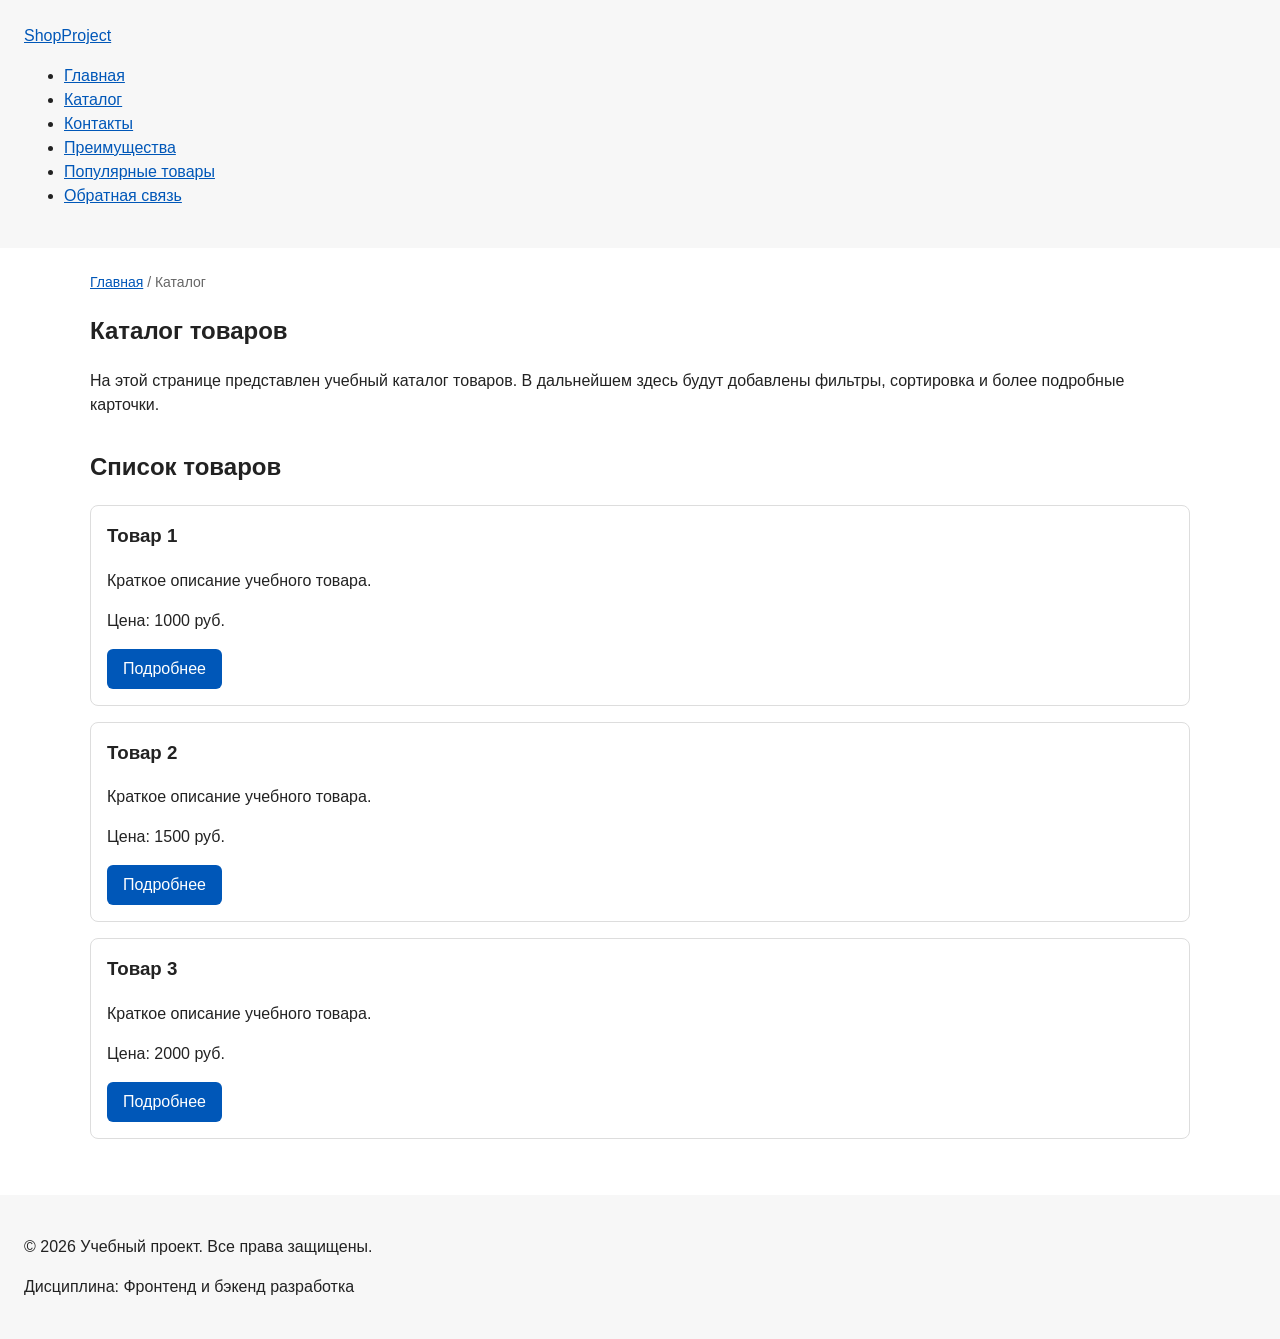
==== catalog.html @ 5d97e1f3 "feat: add multi-page structure navigation and anchors" ====
<!DOCTYPE html>
<html lang="ru">
<head>
  <meta charset="UTF-8">
  <meta name="viewport" content="width=device-width, initial-scale=1.0">
  <meta name="description" content="Каталог товаров учебного интернет-магазина.">
  <title>Каталог товаров — Учебный интернет-магазин</title>
  <link rel="stylesheet" href="css/style.css">
</head>
<body>
  <header>
    <div class="site-header">
      <a class="site-logo" href="index.html">ShopProject</a>

      <nav class="site-nav" aria-label="Основная навигация">
        <ul class="site-nav__list">
          <li><a href="index.html">Главная</a></li>
          <li><a href="catalog.html">Каталог</a></li>
          <li><a href="contacts.html">Контакты</a></li>
          <li><a href="index.html#advantages">Преимущества</a></li>
          <li><a href="index.html#popular">Популярные товары</a></li>
          <li><a href="index.html#contacts">Обратная связь</a></li>
        </ul>
      </nav>
    </div>
  </header>

  <main>
    <nav class="breadcrumbs" aria-label="Хлебные крошки">
      <a href="index.html">Главная</a>
      <span>Каталог</span>
    </nav>

    <section class="section">
      <h1>Каталог товаров</h1>
      <p>
        На этой странице представлен учебный каталог товаров.
        В дальнейшем здесь будут добавлены фильтры, сортировка и более
        подробные карточки.
      </p>
    </section>

    <section class="section">
      <h2>Список товаров</h2>

      <article class="product-card">
        <h3>Товар 1</h3>
        <p>Краткое описание учебного товара.</p>
        <p>Цена: 1000 руб.</p>
        <a class="button" href="index.html#popular">Подробнее</a>
      </article>

      <article class="product-card">
        <h3>Товар 2</h3>
        <p>Краткое описание учебного товара.</p>
        <p>Цена: 1500 руб.</p>
        <a class="button" href="index.html#popular">Подробнее</a>
      </article>

      <article class="product-card">
        <h3>Товар 3</h3>
        <p>Краткое описание учебного товара.</p>
        <p>Цена: 2000 руб.</p>
        <a class="button" href="index.html#popular">Подробнее</a>
      </article>
    </section>
  </main>

  <footer>
    <p>&copy; 2026 Учебный проект. Все права защищены.</p>
    <p>Дисциплина: Фронтенд и бэкенд разработка</p>
  </footer>
</body>
</html>
---- css/style.css ----
/* ===============================
   1. Переменные проекта
   =============================== */
:root {
  /* Основные цвета проекта */
  --color-bg: #ffffff;
  --color-text: #222222;
  --color-muted: #666666;
  --color-primary: #0057b8;
  --color-primary-dark: #003f86;
  --color-border: #dddddd;
  --color-surface: #f7f7f7;
  --color-surface-accent: #eef5ff;
  --color-danger: #b00020;
  --color-success: #168a2f;
  --color-success-bg: #eefaf0;
  --color-white: #ffffff;

  /* Отступы */
  --space-xs: 4px;
  --space-sm: 8px;
  --space-md: 16px;
  --space-lg: 24px;
  --space-xl: 32px;

  /* Скругления */
  --radius-sm: 6px;
  --radius-md: 8px;
  --radius-lg: 12px;

  /* Размеры */
  --container-width: 1100px;
}

/* ===============================
   2. Базовые стили
   =============================== */
{
  box-sizing: border-box;
}

body {
  margin: 0;
  font-family: Arial, sans-serif;
  line-height: 1.5;
  color: var(--color-text);
  background-color: var(--color-bg);
}
header,
main,
footer {
  padding: var(--space-lg);
}
header {
  background-color: var(--color-surface);
}

footer {
  background-color: var(--color-surface);
}
.button {
  display: inline-block;
  padding: var(--space-sm) var(--space-md);
  color: var(--color-white);
  background-color: var(--color-primary);
  text-decoration: none;
  border: none;
  border-radius: var(--radius-sm);
  cursor: pointer;
}

.button:hover {
  background-color: var(--color-primary-dark);
}

.button:focus-visible {
  outline: 2px solid var(--color-primary);
  outline-offset: 3px;
}

.button:disabled {
  opacity: 0.6;
  cursor: not-allowed;
}
.product-card {
  margin-bottom: var(--space-md);
  padding: var(--space-md);
  border: 1px solid var(--color-border);
  border-radius: var(--radius-md);
  background-color: var(--color-bg);
}

.product-card:hover {
  border-color: var(--color-primary);
}

.product-card h3 {
  margin-top: 0;
}
.aside-info {
  max-width: var(--container-width);
  margin: 0 auto var(--space-xl);
  padding: var(--space-md);
  border-left: 4px solid var(--color-primary);
  background-color: var(--color-surface);
}
.breadcrumbs {
  max-width: var(--container-width);
  margin: 0 auto var(--space-md);
  font-size: 14px;
  color: var(--color-muted);
}

.breadcrumbs a {
  color: var(--color-primary);
}

.breadcrumbs span::before {
  content: " / ";
  color: var(--color-muted);
}
:target {
  outline: 2px dashed var(--color-primary);
  outline-offset: 4px;
}


/* ===============================
   3. Общие элементы интерфейса
   =============================== */
a {
  color: var(--color-primary);
}

a:hover {
  color: var(--color-primary-dark);
}

a:focus-visible {
  outline: 2px solid var(--color-primary);
  outline-offset: 3px;
}
html {
  scroll-behavior: smooth;
}

/* ===============================
   4. Компоненты страницы
   =============================== */
.hero {
  max-width: var(--container-width);
  margin: 0 auto var(--space-xl);
  padding: var(--space-xl) var(--space-lg);
  background-color: var(--color-surface-accent);
  border-radius: var(--radius-lg);
}

.section {
  max-width: var(--container-width);
  margin: 0 auto var(--space-xl);
}

.section h2 {
  margin-top: 0;
}
/* ===============================
   5. Форма и модальное окно
   =============================== */

.order-dialog {
  width: min(100% - 32px, 560px);
  padding: var(--space-lg);
  border: none;
  border-radius: var(--radius-lg);
}

.order-dialog::backdrop {
  background-color: rgba(0, 0, 0, 0.5);
}

.form-field {
  margin-bottom: var(--space-md);
}

.form-field label {
  display: block;
  margin-bottom: var(--space-xs);
}

.form-field input,
.form-field select,
.form-field textarea {
  width: 100%;
  padding: 10px 12px;
  border: 1px solid var(--color-border);
  border-radius: var(--radius-sm);
  font: inherit;
}

.form-field input[type="checkbox"] {
  width: auto;
}

.form-field small {
  display: block;
  margin-top: var(--space-xs);
  color: var(--color-muted);
}
.form-field input:hover,
.form-field select:hover,
.form-field textarea:hover {
  border-color: var(--color-primary);
}

.form-field input:focus-visible,
.form-field select:focus-visible,
.form-field textarea:focus-visible,
.form-actions button:focus-visible {
  outline: 2px solid var(--color-primary);
  outline-offset: 3px;
}

[aria-invalid="true"] {
  border-color: var(--color-danger);
}
.success-message {
  max-width: var(--container-width);
  margin: var(--space-lg) auto;
  padding: var(--space-md);
  border-left: 4px solid var(--color-success);
  background-color: var(--color-success-bg);
}
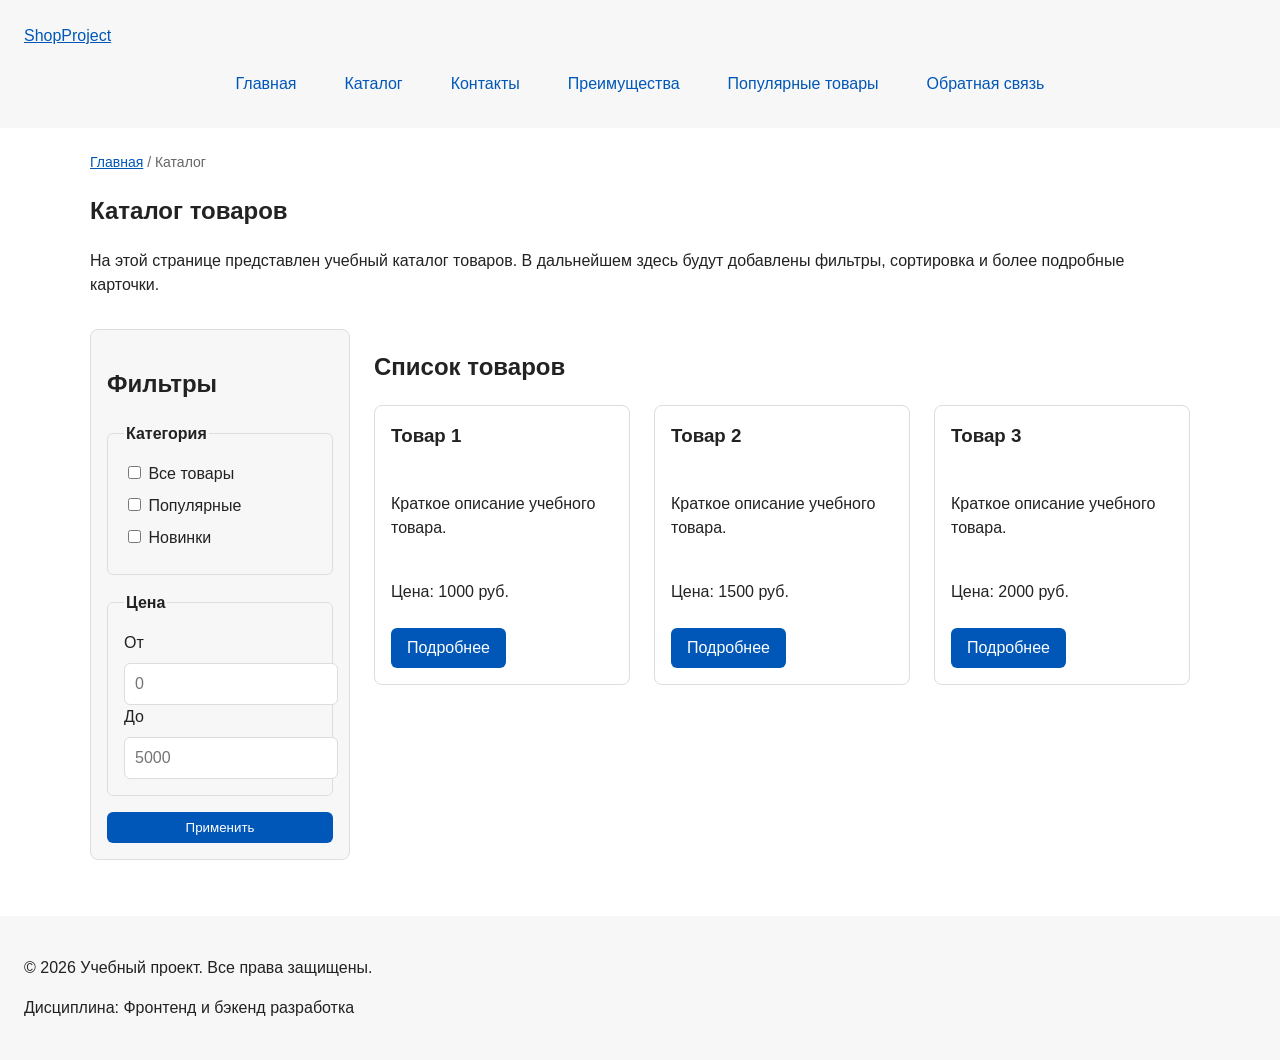
==== commit 695ba324: "feat: add flex navigation and grid catalog layout" ====
--- a/catalog.html
+++ b/catalog.html
@@ -40,29 +40,70 @@
       </p>
     </section>
 
-    <section class="section">
-      <h2>Список товаров</h2>
+    <section class="catalog-layout">
+      <aside class="catalog-filters">
+        <h2>Фильтры</h2>
 
-      <article class="product-card">
-        <h3>Товар 1</h3>
-        <p>Краткое описание учебного товара.</p>
-        <p>Цена: 1000 руб.</p>
-        <a class="button" href="index.html#popular">Подробнее</a>
-      </article>
+        <form class="filters-form" action="#" method="get">
+          <fieldset>
+            <legend>Категория</legend>
 
-      <article class="product-card">
-        <h3>Товар 2</h3>
-        <p>Краткое описание учебного товара.</p>
-        <p>Цена: 1500 руб.</p>
-        <a class="button" href="index.html#popular">Подробнее</a>
-      </article>
+            <label>
+              <input type="checkbox" name="category" value="all">
+              Все товары
+            </label>
 
-      <article class="product-card">
-        <h3>Товар 3</h3>
-        <p>Краткое описание учебного товара.</p>
-        <p>Цена: 2000 руб.</p>
-        <a class="button" href="index.html#popular">Подробнее</a>
-      </article>
+            <label>
+              <input type="checkbox" name="category" value="popular">
+              Популярные
+            </label>
+
+            <label>
+              <input type="checkbox" name="category" value="new">
+              Новинки
+            </label>
+          </fieldset>
+
+          <fieldset>
+            <legend>Цена</legend>
+
+            <label for="price-from">От</label>
+            <input id="price-from" name="price-from" type="number" min="0" placeholder="0">
+
+            <label for="price-to">До</label>
+            <input id="price-to" name="price-to" type="number" min="0" placeholder="5000">
+          </fieldset>
+
+          <button class="button" type="submit">Применить</button>
+        </form>
+      </aside>
+
+      <section class="catalog-products">
+        <h2>Список товаров</h2>
+
+        <div class="products-grid">
+          <article class="product-card">
+            <h3>Товар 1</h3>
+            <p>Краткое описание учебного товара.</p>
+            <p>Цена: 1000 руб.</p>
+            <a class="button" href="index.html#popular">Подробнее</a>
+          </article>
+
+          <article class="product-card">
+            <h3>Товар 2</h3>
+            <p>Краткое описание учебного товара.</p>
+            <p>Цена: 1500 руб.</p>
+            <a class="button" href="index.html#popular">Подробнее</a>
+          </article>
+
+          <article class="product-card">
+            <h3>Товар 3</h3>
+            <p>Краткое описание учебного товара.</p>
+            <p>Цена: 2000 руб.</p>
+            <a class="button" href="index.html#popular">Подробнее</a>
+          </article>
+        </div>
+      </section>
     </section>
   </main>
 
@@ -71,4 +112,4 @@
     <p>Дисциплина: Фронтенд и бэкенд разработка</p>
   </footer>
 </body>
-</html>
+</html>
--- a/css/style.css
+++ b/css/style.css
@@ -83,12 +83,21 @@
   cursor: not-allowed;
 }
 .product-card {
-  margin-bottom: var(--space-md);
+  display: flex;
+  flex-direction: column;
+  gap: var(--space-sm);
+  margin-bottom: 0;
   padding: var(--space-md);
   border: 1px solid var(--color-border);
   border-radius: var(--radius-md);
   background-color: var(--color-bg);
 }
+
+.product-card .button {
+  margin-top: auto;
+  align-self: flex-start;
+}
+
 
 .product-card:hover {
   border-color: var(--color-primary);
@@ -124,6 +133,54 @@
   outline-offset: 4px;
 }
 
+.catalog-layout {
+  max-width: var(--container-width);
+  margin: 0 auto var(--space-xl);
+  display: grid;
+  grid-template-columns: 260px 1fr;
+  grid-template-areas: "filters products";
+  gap: var(--space-lg);
+}
+
+.catalog-filters {
+  grid-area: filters;
+  padding: var(--space-md);
+  border: 1px solid var(--color-border);
+  border-radius: var(--radius-md);
+  background-color: var(--color-surface);
+}
+
+.catalog-products {
+  grid-area: products;
+}
+.filters-form {
+  display: grid;
+  gap: var(--space-md);
+}
+
+.filters-form fieldset {
+  margin: 0;
+  padding: var(--space-md);
+  border: 1px solid var(--color-border);
+  border-radius: var(--radius-sm);
+}
+
+.filters-form legend {
+  font-weight: 700;
+}
+
+.filters-form label {
+  display: block;
+  margin-bottom: var(--space-sm);
+}
+
+.filters-form input[type="number"] {
+  width: 100%;
+  padding: 8px 10px;
+  border: 1px solid var(--color-border);
+  border-radius: var(--radius-sm);
+  font: inherit;
+}
 
 /* ===============================
    3. Общие элементы интерфейса
@@ -142,6 +199,33 @@
 }
 html {
   scroll-behavior: smooth;
+}
+.site-nav__list {
+  display: flex;
+  flex-wrap: wrap;
+  justify-content: center;
+  align-items: center;
+  gap: var(--space-md);
+  padding: 0;
+  margin: var(--space-md) 0 0;
+  list-style: none;
+}
+.site-nav__list a {
+  display: inline-block;
+  padding: var(--space-sm) var(--space-md);
+  color: var(--color-primary);
+  text-decoration: none;
+  border-radius: var(--radius-sm);
+}
+
+.site-nav__list a:hover {
+  color: var(--color-white);
+  background-color: var(--color-primary);
+}
+.products-grid {
+  display: grid;
+  grid-template-columns: repeat(3, 1fr);
+  gap: var(--space-lg);
 }
 
 /* ===============================
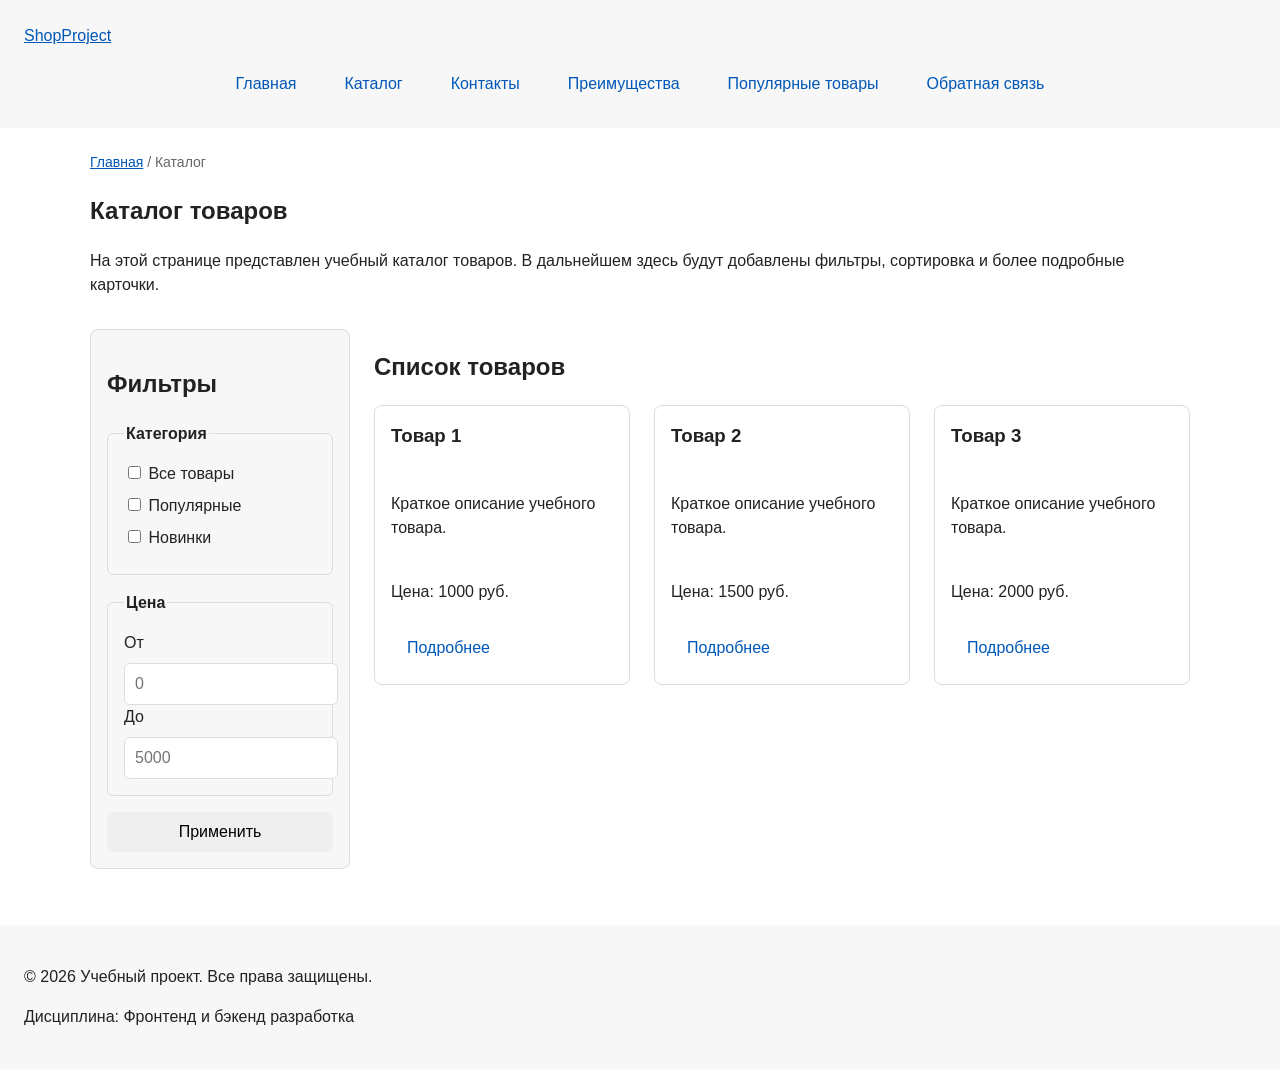
==== commit 5651544b: "refactor: apply BEM naming to CSS classes" ====
--- a/catalog.html
+++ b/catalog.html
@@ -27,9 +27,10 @@
 
   <main>
     <nav class="breadcrumbs" aria-label="Хлебные крошки">
-      <a href="index.html">Главная</a>
-      <span>Каталог</span>
+        <a class="breadcrumbs__link" href="index.html">Главная</a>
+        <span class="breadcrumbs__current">Каталог</span>
     </nav>
+
 
     <section class="section">
       <h1>Каталог товаров</h1>
--- a/css/style.css
+++ b/css/style.css
@@ -61,16 +61,31 @@
 .button {
   display: inline-block;
   padding: var(--space-sm) var(--space-md);
+  border: none;
+  border-radius: var(--radius-sm);
+  font: inherit;
+  text-decoration: none;
+  cursor: pointer;
+}
+
+.button--primary {
   color: var(--color-white);
   background-color: var(--color-primary);
-  text-decoration: none;
-  border: none;
-  border-radius: var(--radius-sm);
-  cursor: pointer;
-}
-
-.button:hover {
+}
+
+.button--primary:hover {
   background-color: var(--color-primary-dark);
+}
+
+.button--secondary {
+  color: var(--color-primary);
+  background-color: transparent;
+  border: 1px solid var(--color-primary);
+}
+
+.button--secondary:hover {
+  color: var(--color-white);
+  background-color: var(--color-primary);
 }
 
 .button:focus-visible {
@@ -78,19 +93,21 @@
   outline-offset: 3px;
 }
 
-.button:disabled {
+.button:disabled,
+.button--disabled {
   opacity: 0.6;
   cursor: not-allowed;
 }
+
 .product-card {
   display: flex;
   flex-direction: column;
   gap: var(--space-sm);
-  margin-bottom: 0;
   padding: var(--space-md);
   border: 1px solid var(--color-border);
   border-radius: var(--radius-md);
   background-color: var(--color-bg);
+
 }
 
 .product-card .button {
@@ -101,6 +118,35 @@
 
 .product-card:hover {
   border-color: var(--color-primary);
+}
+.product-card--featured {
+  border-color: var(--color-primary);
+}
+.product-card--discount {
+  border-color: var(--color-danger);
+}
+
+.product-card__title {
+  margin: 0;
+  color: var(--color-text);
+}
+
+.product-card__description {
+  margin: 0;
+  color: var(--color-muted);
+}
+
+.product-card__price {
+  margin: 0;
+  font-weight: 700;
+}
+.product-card--discount .product-card__price {
+  color: var(--color-danger);
+}
+
+.product-card__button {
+  margin-top: auto;
+  align-self: flex-start;
 }
 
 .product-card h3 {
@@ -120,14 +166,15 @@
   color: var(--color-muted);
 }
 
-.breadcrumbs a {
+.breadcrumbs__link {
   color: var(--color-primary);
 }
 
-.breadcrumbs span::before {
+.breadcrumbs__current::before {
   content: " / ";
   color: var(--color-muted);
 }
+
 :target {
   outline: 2px dashed var(--color-primary);
   outline-offset: 4px;
@@ -181,25 +228,22 @@
   border-radius: var(--radius-sm);
   font: inherit;
 }
-
-/* ===============================
-   3. Общие элементы интерфейса
-   =============================== */
-a {
-  color: var(--color-primary);
-}
-
-a:hover {
-  color: var(--color-primary-dark);
-}
-
-a:focus-visible {
-  outline: 2px solid var(--color-primary);
-  outline-offset: 3px;
-}
-html {
-  scroll-behavior: smooth;
-}
+.site-header {
+  background-color: var(--color-surface);
+}
+
+.site-header__inner {
+  max-width: var(--container-width);
+  margin: 0 auto;
+  padding: var(--space-lg);
+}
+
+.site-header__logo {
+  font-weight: 700;
+  color: var(--color-text);
+  text-decoration: none;
+}
+
 .site-nav__list {
   display: flex;
   flex-wrap: wrap;
@@ -210,6 +254,72 @@
   margin: var(--space-md) 0 0;
   list-style: none;
 }
+
+.site-nav__link {
+  display: inline-block;
+  padding: var(--space-sm) var(--space-md);
+  color: var(--color-primary);
+  text-decoration: none;
+  border-radius: var(--radius-sm);
+}
+
+.site-nav__link:hover {
+  color: var(--color-white);
+  background-color: var(--color-primary);
+}
+
+.site-nav__link:focus-visible {
+  outline: 2px solid var(--color-primary);
+  outline-offset: 3px;
+}
+
+.site-nav__link--active {
+  color: var(--color-white);
+  background-color: var(--color-primary);
+}
+.order-form__hint {
+  display: block;
+  margin-top: var(--space-xs);
+  color: var(--color-muted);
+}
+
+.order-form__field--checkbox {
+  display: flex;
+  align-items: center;
+}
+
+.order-form__checkbox {
+  width: auto;
+  margin-right: var(--space-sm);
+}
+/* ===============================
+   3. Общие элементы интерфейса
+   =============================== */
+a {
+  color: var(--color-primary);
+}
+
+a:hover {
+  color: var(--color-primary-dark);
+}
+
+a:focus-visible {
+  outline: 2px solid var(--color-primary);
+  outline-offset: 3px;
+}
+html {
+  scroll-behavior: smooth;
+}
+.site-nav__list {
+  display: flex;
+  flex-wrap: wrap;
+  justify-content: center;
+  align-items: center;
+  gap: var(--space-md);
+  padding: 0;
+  margin: var(--space-md) 0 0;
+  list-style: none;
+}
 .site-nav__list a {
   display: inline-block;
   padding: var(--space-sm) var(--space-md);
@@ -250,6 +360,44 @@
 /* ===============================
    5. Форма и модальное окно
    =============================== */
+.order-form__field {
+  margin-bottom: var(--space-md);
+}
+
+.order-form__label {
+  display: block;
+  margin-bottom: var(--space-xs);
+}
+
+.order-form__input,
+.order-form__select,
+.order-form__textarea {
+  width: 100%;
+  padding: 10px 12px;
+  border: 1px solid var(--color-border);
+  border-radius: var(--radius-sm);
+  font: inherit;
+}
+
+.order-form__input:hover,
+.order-form__select:hover,
+.order-form__textarea:hover {
+  border-color: var(--color-primary);
+}
+
+.order-form__input:focus-visible,
+.order-form__select:focus-visible,
+.order-form__textarea:focus-visible {
+  outline: 2px solid var(--color-primary);
+  outline-offset: 3px;
+}
+
+.order-form__actions {
+  display: flex;
+  gap: var(--space-md);
+  margin-top: var(--space-lg);
+}
+
 
 .order-dialog {
   width: min(100% - 32px, 560px);
@@ -260,6 +408,9 @@
 
 .order-dialog::backdrop {
   background-color: rgba(0, 0, 0, 0.5);
+}
+.order-dialog__title {
+  margin-top: 0;
 }
 
 .form-field {
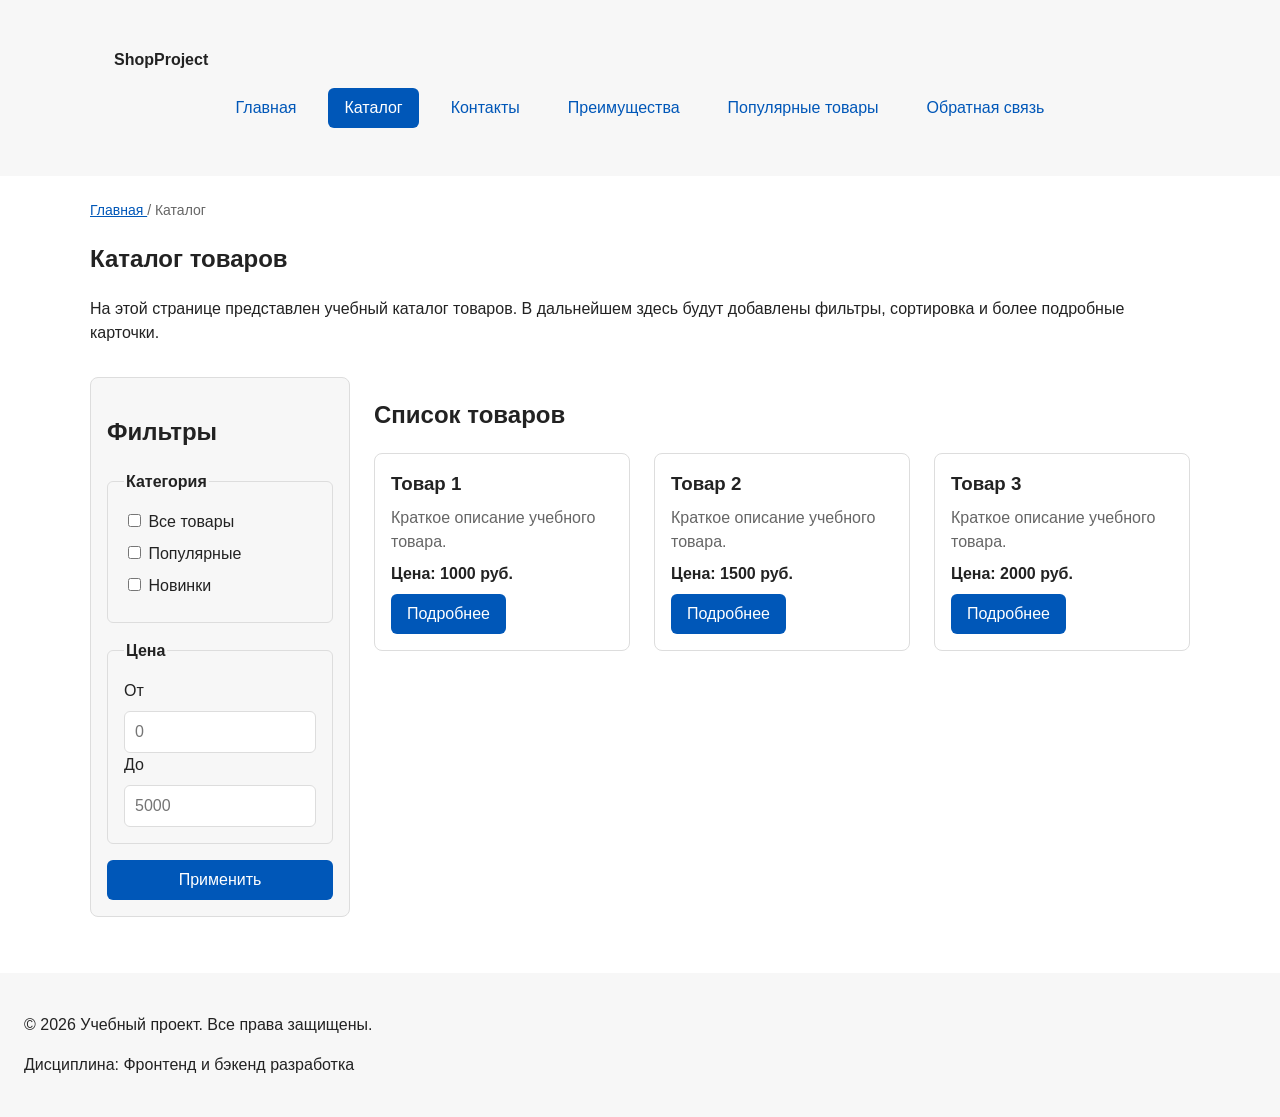
==== commit 1425f62a: "Исправления в css и html кодах" ====
--- a/catalog.html
+++ b/catalog.html
@@ -3,37 +3,100 @@
 <head>
   <meta charset="UTF-8">
   <meta name="viewport" content="width=device-width, initial-scale=1.0">
-  <meta name="description" content="Каталог товаров учебного интернет-магазина.">
+
+  <meta
+    name="description"
+    content="Каталог товаров учебного интернет-магазина."
+  >
+
   <title>Каталог товаров — Учебный интернет-магазин</title>
+
   <link rel="stylesheet" href="css/style.css">
 </head>
+
 <body>
-  <header>
-    <div class="site-header">
-      <a class="site-logo" href="index.html">ShopProject</a>
+  <header class="site-header">
+    <div class="site-header__inner">
+      <a class="site-header__logo" href="index.html">
+        ShopProject
+      </a>
 
       <nav class="site-nav" aria-label="Основная навигация">
         <ul class="site-nav__list">
-          <li><a href="index.html">Главная</a></li>
-          <li><a href="catalog.html">Каталог</a></li>
-          <li><a href="contacts.html">Контакты</a></li>
-          <li><a href="index.html#advantages">Преимущества</a></li>
-          <li><a href="index.html#popular">Популярные товары</a></li>
-          <li><a href="index.html#contacts">Обратная связь</a></li>
+
+          <li class="site-nav__item">
+            <a class="site-nav__link" href="index.html">
+              Главная
+            </a>
+          </li>
+
+          <li class="site-nav__item">
+            <a
+              class="site-nav__link site-nav__link--active"
+              href="catalog.html"
+            >
+              Каталог
+            </a>
+          </li>
+
+          <li class="site-nav__item">
+            <a class="site-nav__link" href="contacts.html">
+              Контакты
+            </a>
+          </li>
+
+          <li class="site-nav__item">
+            <a
+              class="site-nav__link"
+              href="index.html#advantages"
+            >
+              Преимущества
+            </a>
+          </li>
+
+          <li class="site-nav__item">
+            <a
+              class="site-nav__link"
+              href="index.html#popular"
+            >
+              Популярные товары
+            </a>
+          </li>
+
+          <li class="site-nav__item">
+            <a
+              class="site-nav__link"
+              href="index.html#contacts"
+            >
+              Обратная связь
+            </a>
+          </li>
+
         </ul>
       </nav>
     </div>
   </header>
 
   <main>
-    <nav class="breadcrumbs" aria-label="Хлебные крошки">
-        <a class="breadcrumbs__link" href="index.html">Главная</a>
-        <span class="breadcrumbs__current">Каталог</span>
+    <nav
+      class="breadcrumbs"
+      aria-label="Хлебные крошки"
+    >
+      <a
+        class="breadcrumbs__link"
+        href="index.html"
+      >
+        Главная
+      </a>
+
+      <span class="breadcrumbs__current">
+        Каталог
+      </span>
     </nav>
-
 
     <section class="section">
       <h1>Каталог товаров</h1>
+
       <p>
         На этой странице представлен учебный каталог товаров.
         В дальнейшем здесь будут добавлены фильтры, сортировка и более
@@ -42,25 +105,42 @@
     </section>
 
     <section class="catalog-layout">
+
       <aside class="catalog-filters">
         <h2>Фильтры</h2>
 
-        <form class="filters-form" action="#" method="get">
+        <form
+          class="filters-form"
+          action="#"
+          method="get"
+        >
           <fieldset>
             <legend>Категория</legend>
 
             <label>
-              <input type="checkbox" name="category" value="all">
+              <input
+                type="checkbox"
+                name="category"
+                value="all"
+              >
               Все товары
             </label>
 
             <label>
-              <input type="checkbox" name="category" value="popular">
+              <input
+                type="checkbox"
+                name="category"
+                value="popular"
+              >
               Популярные
             </label>
 
             <label>
-              <input type="checkbox" name="category" value="new">
+              <input
+                type="checkbox"
+                name="category"
+                value="new"
+              >
               Новинки
             </label>
           </fieldset>
@@ -68,14 +148,37 @@
           <fieldset>
             <legend>Цена</legend>
 
-            <label for="price-from">От</label>
-            <input id="price-from" name="price-from" type="number" min="0" placeholder="0">
-
-            <label for="price-to">До</label>
-            <input id="price-to" name="price-to" type="number" min="0" placeholder="5000">
+            <label for="price-from">
+              От
+            </label>
+
+            <input
+              id="price-from"
+              name="price-from"
+              type="number"
+              min="0"
+              placeholder="0"
+            >
+
+            <label for="price-to">
+              До
+            </label>
+
+            <input
+              id="price-to"
+              name="price-to"
+              type="number"
+              min="0"
+              placeholder="5000"
+            >
           </fieldset>
 
-          <button class="button" type="submit">Применить</button>
+          <button
+            class="button button--primary"
+            type="submit"
+          >
+            Применить
+          </button>
         </form>
       </aside>
 
@@ -83,32 +186,77 @@
         <h2>Список товаров</h2>
 
         <div class="products-grid">
+
           <article class="product-card">
-            <h3>Товар 1</h3>
-            <p>Краткое описание учебного товара.</p>
-            <p>Цена: 1000 руб.</p>
-            <a class="button" href="index.html#popular">Подробнее</a>
+            <h3 class="product-card__title">
+              Товар 1
+            </h3>
+
+            <p class="product-card__description">
+              Краткое описание учебного товара.
+            </p>
+
+            <p class="product-card__price">
+              Цена: 1000 руб.
+            </p>
+
+            <a
+              class="button button--primary product-card__button"
+              href="index.html#popular"
+            >
+              Подробнее
+            </a>
           </article>
 
           <article class="product-card">
-            <h3>Товар 2</h3>
-            <p>Краткое описание учебного товара.</p>
-            <p>Цена: 1500 руб.</p>
-            <a class="button" href="index.html#popular">Подробнее</a>
+            <h3 class="product-card__title">
+              Товар 2
+            </h3>
+
+            <p class="product-card__description">
+              Краткое описание учебного товара.
+            </p>
+
+            <p class="product-card__price">
+              Цена: 1500 руб.
+            </p>
+
+            <a
+              class="button button--primary product-card__button"
+              href="index.html#popular"
+            >
+              Подробнее
+            </a>
           </article>
 
           <article class="product-card">
-            <h3>Товар 3</h3>
-            <p>Краткое описание учебного товара.</p>
-            <p>Цена: 2000 руб.</p>
-            <a class="button" href="index.html#popular">Подробнее</a>
+            <h3 class="product-card__title">
+              Товар 3
+            </h3>
+
+            <p class="product-card__description">
+              Краткое описание учебного товара.
+            </p>
+
+            <p class="product-card__price">
+              Цена: 2000 руб.
+            </p>
+
+            <a
+              class="button button--primary product-card__button"
+              href="index.html#popular"
+            >
+              Подробнее
+            </a>
           </article>
+
         </div>
       </section>
+
     </section>
   </main>
 
-  <footer>
+  <footer class="site-footer">
     <p>&copy; 2026 Учебный проект. Все права защищены.</p>
     <p>Дисциплина: Фронтенд и бэкенд разработка</p>
   </footer>
--- a/css/style.css
+++ b/css/style.css
@@ -35,7 +35,9 @@
 /* ===============================
    2. Базовые стили
    =============================== */
-{
+*,
+*::before,
+*::after {
   box-sizing: border-box;
 }
 
@@ -46,11 +48,13 @@
   color: var(--color-text);
   background-color: var(--color-bg);
 }
+
 header,
 main,
 footer {
   padding: var(--space-lg);
 }
+
 header {
   background-color: var(--color-surface);
 }
@@ -58,6 +62,7 @@
 footer {
   background-color: var(--color-surface);
 }
+
 .button {
   display: inline-block;
   padding: var(--space-sm) var(--space-md);
@@ -107,21 +112,16 @@
   border: 1px solid var(--color-border);
   border-radius: var(--radius-md);
   background-color: var(--color-bg);
-
-}
-
-.product-card .button {
-  margin-top: auto;
-  align-self: flex-start;
-}
-
+}
 
 .product-card:hover {
   border-color: var(--color-primary);
 }
+
 .product-card--featured {
   border-color: var(--color-primary);
 }
+
 .product-card--discount {
   border-color: var(--color-danger);
 }
@@ -140,6 +140,7 @@
   margin: 0;
   font-weight: 700;
 }
+
 .product-card--discount .product-card__price {
   color: var(--color-danger);
 }
@@ -149,9 +150,6 @@
   align-self: flex-start;
 }
 
-.product-card h3 {
-  margin-top: 0;
-}
 .aside-info {
   max-width: var(--container-width);
   margin: 0 auto var(--space-xl);
@@ -159,6 +157,7 @@
   border-left: 4px solid var(--color-primary);
   background-color: var(--color-surface);
 }
+
 .breadcrumbs {
   max-width: var(--container-width);
   margin: 0 auto var(--space-md);
@@ -200,6 +199,7 @@
 .catalog-products {
   grid-area: products;
 }
+
 .filters-form {
   display: grid;
   gap: var(--space-md);
@@ -228,6 +228,7 @@
   border-radius: var(--radius-sm);
   font: inherit;
 }
+
 .site-header {
   background-color: var(--color-surface);
 }
@@ -255,6 +256,10 @@
   list-style: none;
 }
 
+.site-nav__item {
+  margin: 0;
+}
+
 .site-nav__link {
   display: inline-block;
   padding: var(--space-sm) var(--space-md);
@@ -277,6 +282,7 @@
   color: var(--color-white);
   background-color: var(--color-primary);
 }
+
 .order-form__hint {
   display: block;
   margin-top: var(--space-xs);
@@ -288,10 +294,17 @@
   align-items: center;
 }
 
+.order-form__label--checkbox {
+  display: flex;
+  align-items: center;
+  margin-bottom: 0;
+}
+
 .order-form__checkbox {
   width: auto;
   margin-right: var(--space-sm);
 }
+
 /* ===============================
    3. Общие элементы интерфейса
    =============================== */
@@ -307,31 +320,11 @@
   outline: 2px solid var(--color-primary);
   outline-offset: 3px;
 }
+
 html {
   scroll-behavior: smooth;
 }
-.site-nav__list {
-  display: flex;
-  flex-wrap: wrap;
-  justify-content: center;
-  align-items: center;
-  gap: var(--space-md);
-  padding: 0;
-  margin: var(--space-md) 0 0;
-  list-style: none;
-}
-.site-nav__list a {
-  display: inline-block;
-  padding: var(--space-sm) var(--space-md);
-  color: var(--color-primary);
-  text-decoration: none;
-  border-radius: var(--radius-sm);
-}
-
-.site-nav__list a:hover {
-  color: var(--color-white);
-  background-color: var(--color-primary);
-}
+
 .products-grid {
   display: grid;
   grid-template-columns: repeat(3, 1fr);
@@ -357,6 +350,7 @@
 .section h2 {
   margin-top: 0;
 }
+
 /* ===============================
    5. Форма и модальное окно
    =============================== */
@@ -398,7 +392,6 @@
   margin-top: var(--space-lg);
 }
 
-
 .order-dialog {
   width: min(100% - 32px, 560px);
   padding: var(--space-lg);
@@ -409,60 +402,19 @@
 .order-dialog::backdrop {
   background-color: rgba(0, 0, 0, 0.5);
 }
+
 .order-dialog__title {
   margin-top: 0;
 }
 
-.form-field {
-  margin-bottom: var(--space-md);
-}
-
-.form-field label {
-  display: block;
-  margin-bottom: var(--space-xs);
-}
-
-.form-field input,
-.form-field select,
-.form-field textarea {
-  width: 100%;
-  padding: 10px 12px;
-  border: 1px solid var(--color-border);
-  border-radius: var(--radius-sm);
-  font: inherit;
-}
-
-.form-field input[type="checkbox"] {
-  width: auto;
-}
-
-.form-field small {
-  display: block;
-  margin-top: var(--space-xs);
-  color: var(--color-muted);
-}
-.form-field input:hover,
-.form-field select:hover,
-.form-field textarea:hover {
-  border-color: var(--color-primary);
-}
-
-.form-field input:focus-visible,
-.form-field select:focus-visible,
-.form-field textarea:focus-visible,
-.form-actions button:focus-visible {
-  outline: 2px solid var(--color-primary);
-  outline-offset: 3px;
-}
-
 [aria-invalid="true"] {
   border-color: var(--color-danger);
 }
+
 .success-message {
   max-width: var(--container-width);
   margin: var(--space-lg) auto;
   padding: var(--space-md);
   border-left: 4px solid var(--color-success);
   background-color: var(--color-success-bg);
-}
-
+}
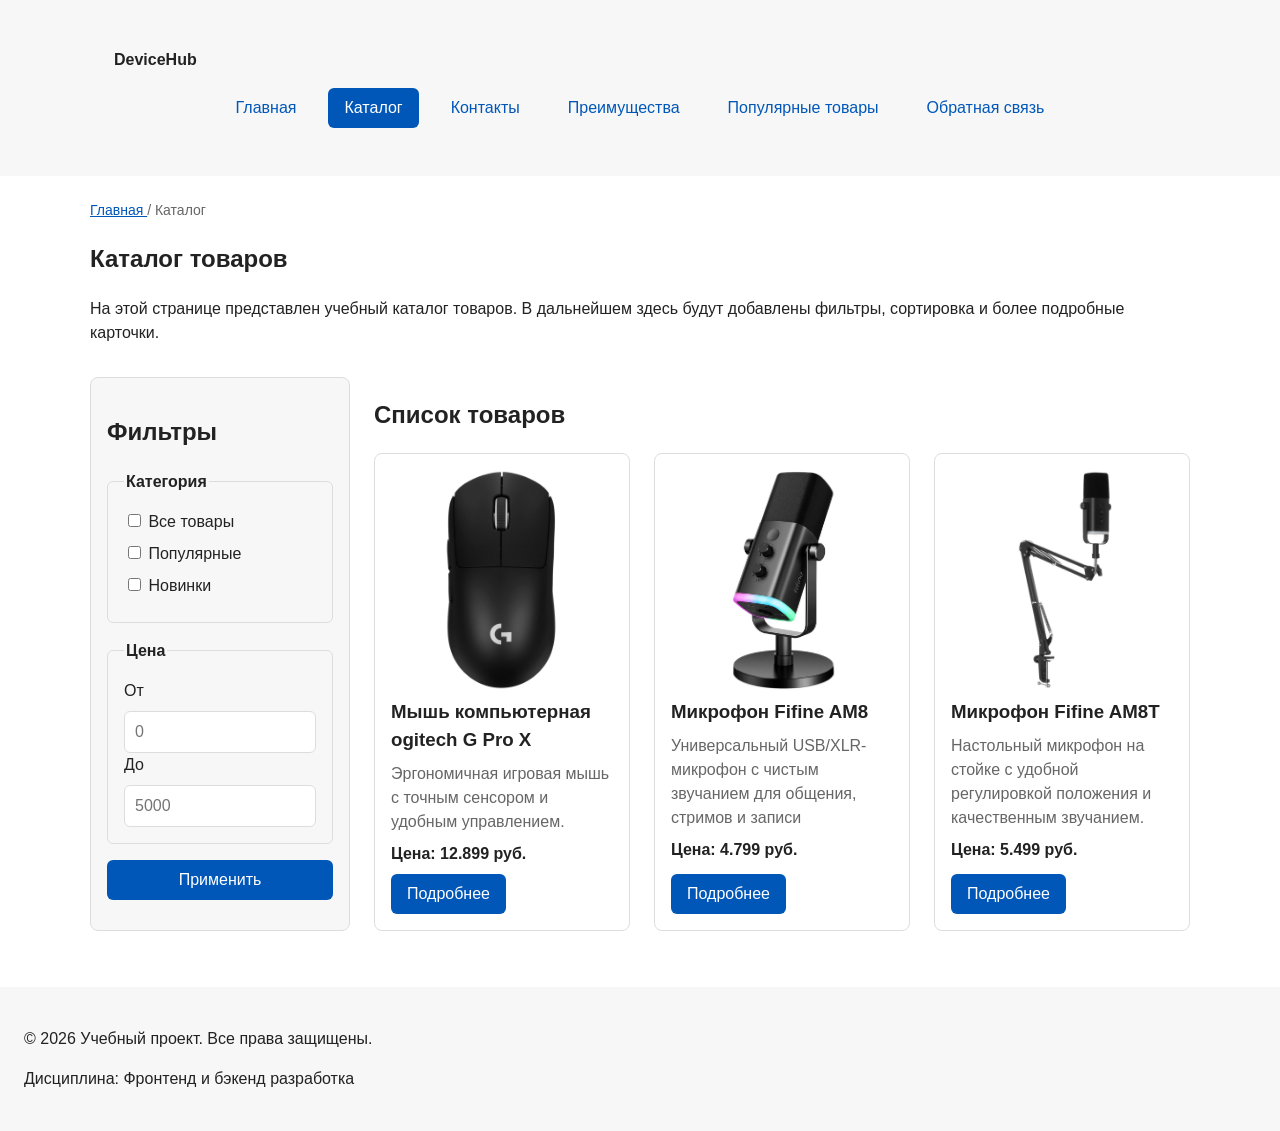
==== commit 0a621a53: "Была произведена индивидуализация проекта, добавлены карточки товаров, изменено название интернет ма" ====
--- a/catalog.html
+++ b/catalog.html
@@ -18,7 +18,7 @@
   <header class="site-header">
     <div class="site-header__inner">
       <a class="site-header__logo" href="index.html">
-        ShopProject
+        DeviceHub
       </a>
 
       <nav class="site-nav" aria-label="Основная навигация">
@@ -188,17 +188,20 @@
         <div class="products-grid">
 
           <article class="product-card">
-            <h3 class="product-card__title">
-              Товар 1
-            </h3>
-
-            <p class="product-card__description">
-              Краткое описание учебного товара.
-            </p>
-
-            <p class="product-card__price">
-              Цена: 1000 руб.
-            </p>
+            <img
+            class="product-card__image"
+            src="images/logitech g pro x.webp"
+            alt="Logitech G Pro X"
+            >
+            <h3 class="product-card__title">Мышь компьютерная ogitech G Pro X</h3>
+
+          <p class="product-card__description">
+            Эргономичная игровая мышь с точным сенсором и удобным управлением.
+          </p>
+
+          <p class="product-card__price">
+            Цена: 12.899 руб.
+          </p>
 
             <a
               class="button button--primary product-card__button"
@@ -209,17 +212,20 @@
           </article>
 
           <article class="product-card">
-            <h3 class="product-card__title">
-              Товар 2
-            </h3>
-
-            <p class="product-card__description">
-              Краткое описание учебного товара.
-            </p>
-
-            <p class="product-card__price">
-              Цена: 1500 руб.
-            </p>
+            <img
+            class="product-card__image"
+            src="images/fifine am8.webp"
+            alt="Fifine AM8"
+            >
+            <h3 class="product-card__title">Микрофон Fifine AM8</h3>
+
+          <p class="product-card__description">
+            Универсальный USB/XLR-микрофон с чистым звучанием для общения, стримов и записи
+          </p>
+
+          <p class="product-card__price">
+            Цена: 4.799 руб.
+          </p>
 
             <a
               class="button button--primary product-card__button"
@@ -230,17 +236,20 @@
           </article>
 
           <article class="product-card">
-            <h3 class="product-card__title">
-              Товар 3
-            </h3>
-
-            <p class="product-card__description">
-              Краткое описание учебного товара.
-            </p>
-
-            <p class="product-card__price">
-              Цена: 2000 руб.
-            </p>
+            <img
+            class="product-card__image"
+            src="images/fifine am8t.webp"
+            alt="Fifine AM8T"
+            >
+            <h3 class="product-card__title">Микрофон Fifine AM8T</h3>
+
+          <p class="product-card__description">
+            Настольный микрофон на стойке с удобной регулировкой положения и качественным звучанием.
+          </p>
+
+          <p class="product-card__price">
+            Цена: 5.499 руб.
+          </p>
 
             <a
               class="button button--primary product-card__button"
--- a/css/style.css
+++ b/css/style.css
@@ -113,7 +113,13 @@
   border-radius: var(--radius-md);
   background-color: var(--color-bg);
 }
-
+.product-card__image {
+    display: block;
+    width: 100%;
+    height: 220px;
+    object-fit: contain;
+    border-radius: var(--radius-md);
+}
 .product-card:hover {
   border-color: var(--color-primary);
 }
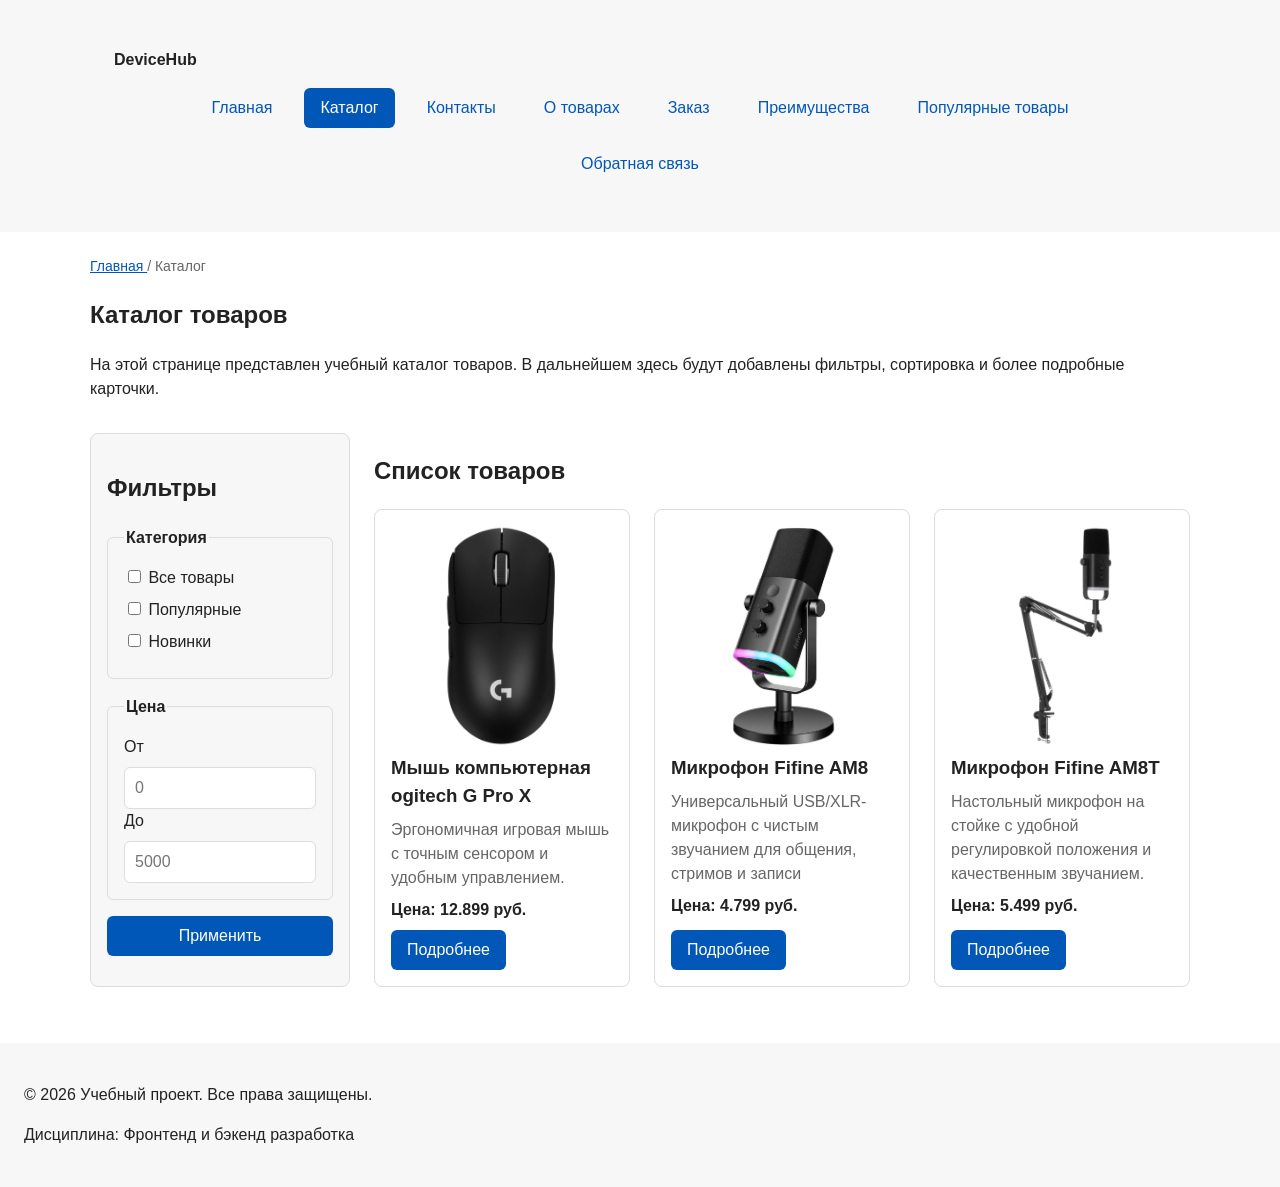
==== commit 603a229e: "Дополнено содержание проекта двумя новыми страницами сайта в соответствии с требованиями КР 1, измен" ====
--- a/catalog.html
+++ b/catalog.html
@@ -44,7 +44,17 @@
               Контакты
             </a>
           </li>
-
+        <li class="site-nav__item">
+            <a class="site-nav__link" href="product.html">
+                О товарах
+             </a>
+        </li>
+
+        <li class="site-nav__item">
+            <a class="site-nav__link" href="order.html">
+                Заказ
+            </a>
+        </li>
           <li class="site-nav__item">
             <a
               class="site-nav__link"
@@ -205,7 +215,7 @@
 
             <a
               class="button button--primary product-card__button"
-              href="index.html#popular"
+              href="product.html"
             >
               Подробнее
             </a>
@@ -229,7 +239,7 @@
 
             <a
               class="button button--primary product-card__button"
-              href="index.html#popular"
+              href="product.html"
             >
               Подробнее
             </a>
@@ -253,7 +263,7 @@
 
             <a
               class="button button--primary product-card__button"
-              href="index.html#popular"
+              href="product.html"
             >
               Подробнее
             </a>
--- a/css/style.css
+++ b/css/style.css
@@ -423,4 +423,89 @@
   padding: var(--space-md);
   border-left: 4px solid var(--color-success);
   background-color: var(--color-success-bg);
-}+}
+
+/* ===============================
+   6. Страница подробного товара
+   =============================== */
+
+.product-details {
+  max-width: var(--container-width);
+  margin: 0 auto var(--space-xl);
+}
+
+.product-details__card {
+  display: grid;
+  grid-template-columns: 360px 1fr;
+  gap: var(--space-xl);
+  padding: var(--space-lg);
+  border: 1px solid var(--color-border);
+  border-radius: var(--radius-lg);
+  background-color: var(--color-bg);
+}
+
+.product-details__media {
+  display: flex;
+  align-items: flex-start;
+  justify-content: center;
+}
+
+.product-details__image {
+  display: block;
+  width: 100%;
+  max-width: 340px;
+  height: 300px;
+  object-fit: contain;
+}
+
+.product-details__title {
+  margin-top: 0;
+}
+
+.product-details__description {
+  color: var(--color-muted);
+}
+
+.product-details__price {
+  font-weight: 700;
+  font-size: 18px;
+}
+
+.product-details__button {
+  margin-top: var(--space-md);
+}
+
+.product-specs {
+  width: 100%;
+  margin-top: var(--space-lg);
+  border-collapse: collapse;
+}
+
+.product-specs caption {
+  margin-bottom: var(--space-sm);
+  font-weight: 700;
+  text-align: left;
+}
+
+.product-specs th,
+.product-specs td {
+  padding: var(--space-sm);
+  border: 1px solid var(--color-border);
+  text-align: left;
+}
+
+.product-specs th {
+  background-color: var(--color-surface);
+}
+
+/* ==============
+7. Страница заказа
+================ */
+.order-form--page {
+  max-width: 700px;
+  margin: 0 auto;
+  padding: var(--space-lg);
+  border: 1px solid var(--color-border);
+  border-radius: var(--radius-lg);
+  background-color: var(--color-surface);
+}
